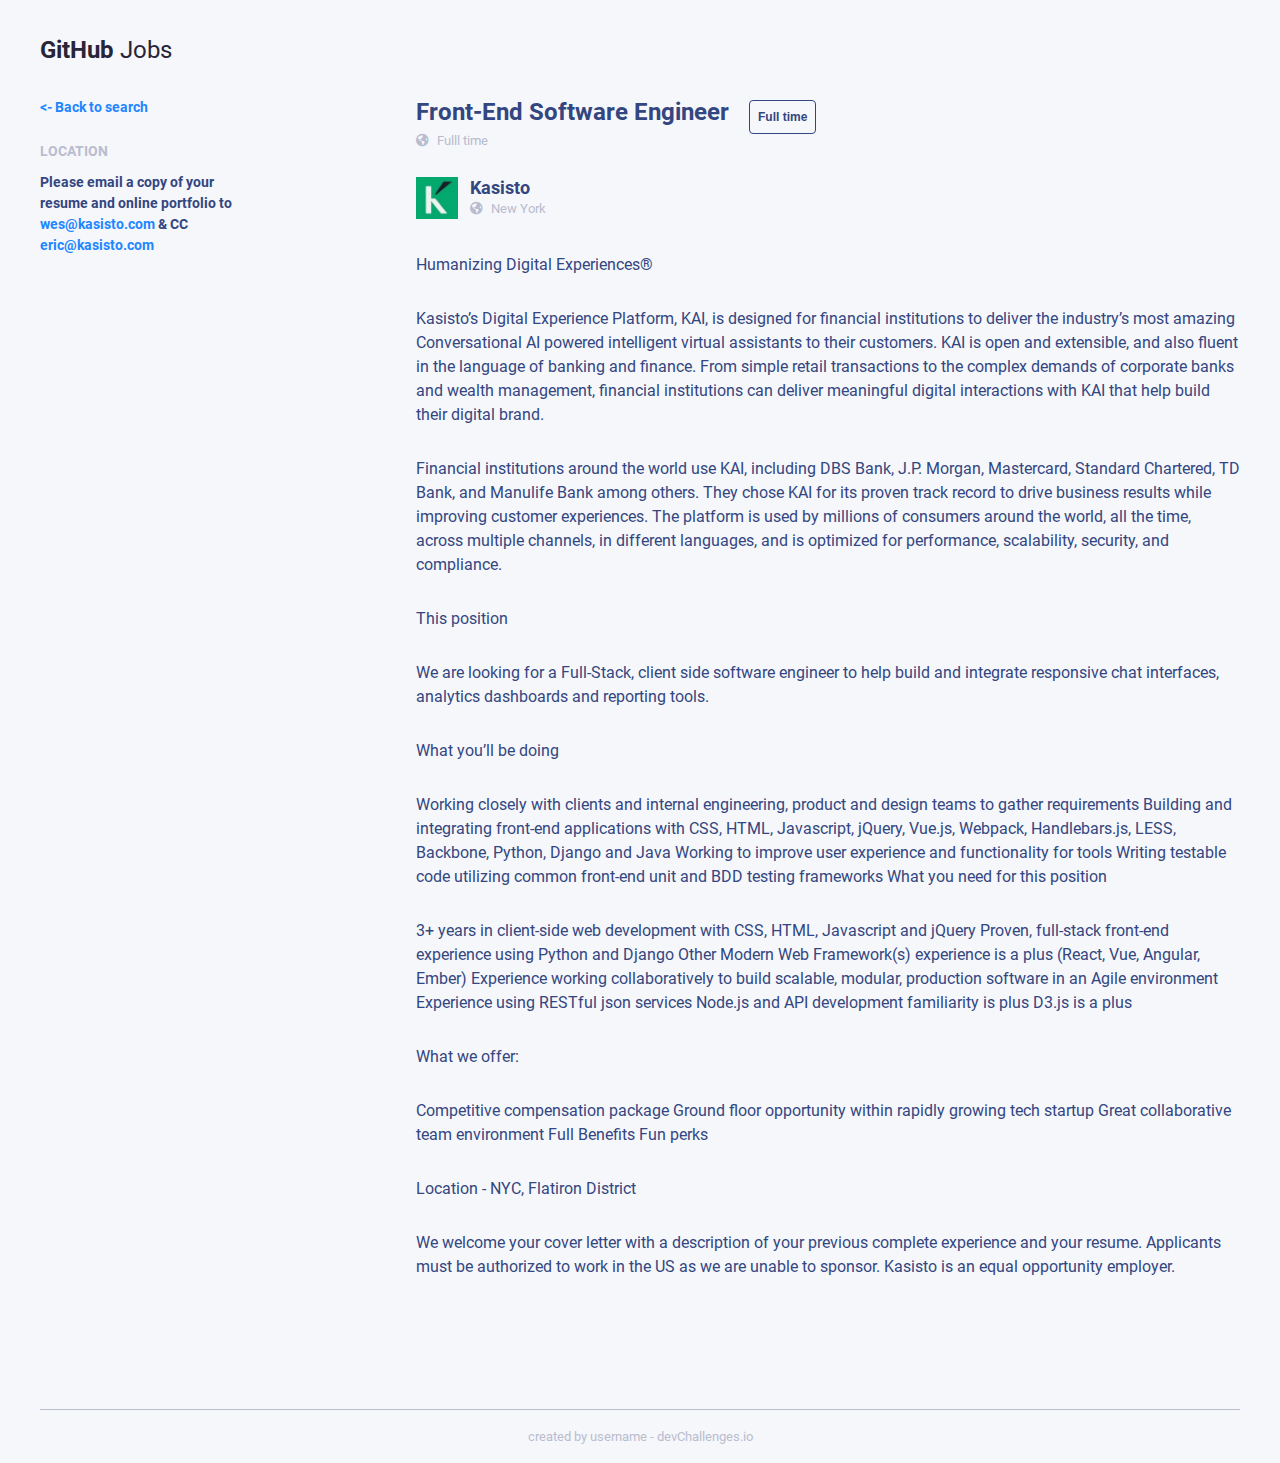
==== detail.html @ fa4fd4b2 "update files" ====
<!DOCTYPE html>
<html lang="en">
  <head>
    <meta charset="UTF-8" />
    <meta http-equiv="X-UA-Compatible" content="IE=edge" />
    <meta name="viewport" content="width=device-width, initial-scale=1.0" />
    <title>GitHub Jobs</title>
    <link rel="stylesheet" href="fonts/poppins/stylesheet.css" />
    <link rel="stylesheet" href="fonts/roboto/stylesheet.css" />
    <link rel="stylesheet" href="fonts/font-awesome/css/all.css" />
    <link rel="stylesheet" href="styles/main.css" />
  </head>
  <body class="page-detail">
    <div class="wrapper">
      <header class="header">
        <h1>
          <a href="index.html">GitHub <span>Jobs</span></a>
        </h1>
      </header>

      <main class="main">
        <div class="columns">
          <aside class="aside">
              <div class="aside-back">
                <a href="index.html"> <- Back to search</a>
              </div>
              <div>
                <h2>Location</h2>
              </div>
              <div class="aside-mail">
                <p>
                  Please email a copy of your <br/ >resume and online portfolio
                  to <br/ >
                  <a href="mailto:wes@kasisto.com">wes@kasisto.com</a> & CC <br/
                  > <a href="mailto:eric@kasisto.com">eric@kasisto.com</a>
                </p>
              </div>
          </aside>

          <section>
            <div class="detail">
              <div class="detail-title">
                <h1>Front-End Software Engineer</h1>
                <button>Full time</button>
              </div>
              <p class="detail-time"><i class="fas fa-globe-americas"></i>Fulll time</p>
              <div class="detail-brand">
                <figure>
                  <img src="images/img1.jpg" width="42px" alt="img1" />
                </figure>
                <div>
                  <h2>Kasisto</h2>
                  <h3 class="detail-time"><i class="fas fa-globe-americas"></i>New York</h3>
                </div>
              </div>
              <div class="detail-paragraph">
                <p>Humanizing Digital Experiences®</p>
                <p>
                  Kasisto’s Digital Experience Platform, KAI, is designed for
                  financial institutions to deliver the industry’s most amazing
                  Conversational AI powered intelligent virtual assistants to
                  their customers. KAI is open and extensible, and also fluent
                  in the language of banking and finance. From simple retail
                  transactions to the complex demands of corporate banks and
                  wealth management, financial institutions can deliver
                  meaningful digital interactions with KAI that help build their
                  digital brand.
                </p>
                <p>
                  Financial institutions around the world use KAI, including DBS
                  Bank, J.P. Morgan, Mastercard, Standard Chartered, TD Bank,
                  and Manulife Bank among others. They chose KAI for its proven
                  track record to drive business results while improving
                  customer experiences. The platform is used by millions of
                  consumers around the world, all the time, across multiple
                  channels, in different languages, and is optimized for
                  performance, scalability, security, and compliance.
                </p>
                <p>This position</p>
                <p>
                  We are looking for a Full-Stack, client side software engineer
                  to help build and integrate responsive chat interfaces,
                  analytics dashboards and reporting tools.
                </p>
                <p>What you’ll be doing</p>
                <p>
                  Working closely with clients and internal engineering, product
                  and design teams to gather requirements Building and
                  integrating front-end applications with CSS, HTML, Javascript,
                  jQuery, Vue.js, Webpack, Handlebars.js, LESS, Backbone,
                  Python, Django and Java Working to improve user experience and
                  functionality for tools Writing testable code utilizing common
                  front-end unit and BDD testing frameworks What you need for
                  this position
                </p>
                <p>
                  3+ years in client-side web development with CSS, HTML,
                  Javascript and jQuery Proven, full-stack front-end experience
                  using Python and Django Other Modern Web Framework(s)
                  experience is a plus (React, Vue, Angular, Ember) Experience
                  working collaboratively to build scalable, modular, production
                  software in an Agile environment Experience using RESTful json
                  services Node.js and API development familiarity is plus D3.js
                  is a plus
                </p>
                <p>What we offer:</p>
                <p>
                  Competitive compensation package Ground floor opportunity
                  within rapidly growing tech startup Great collaborative team
                  environment Full Benefits Fun perks
                </p>
                <p>Location - NYC, Flatiron District</p>
                <p>
                  We welcome your cover letter with a description of your
                  previous complete experience and your resume. Applicants must
                  be authorized to work in the US as we are unable to sponsor.
                  Kasisto is an equal opportunity employer.
                </p>
              </div>
            </div>
          </section>
        </div>
      </main>

      <footer class="footer">
        <p>created by username - devChallenges.io</p>
      </footer>
    </div>
  </body>
</html>
---- fonts/poppins/stylesheet.css ----
@font-face {
    font-family: 'Poppins';
    src: url('Poppins-Regular.woff2') format('woff2'),
        url('Poppins-Regular.woff') format('woff');
    font-weight: normal;
    font-style: normal;
    font-display: swap;
}

@font-face {
    font-family: 'Poppins';
    src: url('Poppins-SemiBold.woff2') format('woff2'),
        url('Poppins-SemiBold.woff') format('woff');
    font-weight: 600;
    font-style: normal;
    font-display: swap;
}

@font-face {
    font-family: 'Poppins';
    src: url('Poppins-Medium.woff2') format('woff2'),
        url('Poppins-Medium.woff') format('woff');
    font-weight: 500;
    font-style: normal;
    font-display: swap;
}

@font-face {
    font-family: 'Poppins';
    src: url('Poppins-Light.woff2') format('woff2'),
        url('Poppins-Light.woff') format('woff');
    font-weight: 300;
    font-style: normal;
    font-display: swap;
}
---- fonts/roboto/stylesheet.css ----
@font-face {
    font-family: 'Roboto';
    src: url('Roboto-Medium.woff2') format('woff2'),
        url('Roboto-Medium.woff') format('woff');
    font-weight: 500;
    font-style: normal;
    font-display: swap;
}

@font-face {
    font-family: 'Roboto';
    src: url('Roboto-Regular.woff2') format('woff2'),
        url('Roboto-Regular.woff') format('woff');
    font-weight: normal;
    font-style: normal;
    font-display: swap;
}

@font-face {
    font-family: 'Roboto';
    src: url('Roboto-Bold.woff2') format('woff2'),
        url('Roboto-Bold.woff') format('woff');
    font-weight: bold;
    font-style: normal;
    font-display: swap;
}
---- styles/main.css ----
html, body, div, span, applet, object, iframe,
h1, h2, h3, h4, h5, h6, p, blockquote, pre,
a, abbr, acronym, address, big, cite, code,
del, dfn, em, img, ins, kbd, q, s, samp,
small, strike, strong, sub, sup, tt, var,
b, u, i, center,
dl, dt, dd, ol, ul, li,
fieldset, form, label, legend,
table, caption, tbody, tfoot, thead, tr, th, td,
article, aside, canvas, details, embed,
figure, figcaption, footer, header, hgroup,
menu, nav, output, ruby, section, summary,
time, mark, audio, video {
  margin: 0;
  padding: 0;
  border: 0;
  font-size: 100%;
  font: inherit;
  vertical-align: baseline;
}

/* HTML5 display-role reset for older browsers */
article, aside, details, figcaption, figure,
footer, header, hgroup, menu, nav, section {
  display: block;
}

body {
  line-height: 1;
}

ol, ul {
  list-style: none;
}

blockquote, q {
  quotes: none;
}

blockquote:before, blockquote:after,
q:before, q:after {
  content: '';
  content: none;
}

table {
  border-collapse: collapse;
  border-spacing: 0;
}

* {
  -webkit-box-sizing: border-box;
          box-sizing: border-box;
}

html {
  font-size: 62.5%;
}

body {
  font-size: 1.3rem;
  font-family: "Roboto";
  color: #334680;
  background: #f6f7fb;
}

a {
  text-decoration: none;
  color: inherit;
}

input {
  margin: 0;
}

.wrapper {
  max-width: 1200px;
  margin: auto;
  display: -webkit-box;
  display: -ms-flexbox;
  display: flex;
  -webkit-box-orient: vertical;
  -webkit-box-direction: normal;
      -ms-flex-direction: column;
          flex-direction: column;
  min-height: 100vh;
  /*overflow: hidden;*/
}

.wrapper .main {
  -webkit-box-flex: 1;
      -ms-flex-positive: 1;
          flex-grow: 1;
}

.wrapper .columns {
  display: -webkit-box;
  display: -ms-flexbox;
  display: flex;
  height: 100%;
  padding: 42px 0 0;
}

.wrapper .columns > aside {
  width: 30%;
  padding-right: 16px;
}

.wrapper .columns > section {
  width: 70%;
  padding-left: 16px;
}

.wrapper .aside {
  font-size: 1.4rem;
}

.wrapper .aside-option {
  padding-left: 20px;
  margin-bottom: 20px;
  color: #334680;
  font-weight: bold;
}

.wrapper .aside-option label {
  cursor: pointer;
}

.wrapper .aside-option input {
  margin-right: 6px;
  position: relative;
  top: 1px;
}

.wrapper .aside h2 {
  font-weight: bold;
  color: #b9bdcf;
  text-transform: uppercase;
  margin-bottom: 14px;
}

.wrapper .aside .search {
  margin-bottom: 26px;
}

.wrapper .aside ul {
  margin-left: 20px;
}

.wrapper .aside li {
  margin-bottom: 12px;
}

.wrapper .aside li:last-child {
  margin: 0;
}

.wrapper .aside li input {
  margin-right: 6px;
  position: relative;
  top: 1px;
}

.wrapper .aside-back {
  color: #1e86ff;
  margin-bottom: 30px;
  font-weight: bold;
}

.wrapper .aside-mail {
  line-height: 21px;
  font-weight: bold;
}

.wrapper .aside-mail a {
  color: #1e86ff;
}

.wrapper .footer {
  text-align: center;
  padding: 20px;
  color: #b9bdcf;
  margin-top: 100px;
  border-top: 1px solid #b7bcce;
}

.header {
  padding: 38px 0;
  text-align: left;
  color: #282538;
}

.header h1 {
  font-size: 2.4rem;
  font-weight: bold;
}

.header span {
  font-weight: normal;
}

.banner {
  position: relative;
}

.banner-img {
  border-radius: 8px;
  -o-object-fit: cover;
     object-fit: cover;
  display: block;
  width: 100%;
}

.banner-position {
  position: absolute;
  top: 0;
  left: 0;
  right: 0;
  bottom: 0;
  display: -webkit-box;
  display: -ms-flexbox;
  display: flex;
  -webkit-box-align: center;
      -ms-flex-align: center;
          align-items: center;
  padding: 0 205px;
}

.banner-position .search {
  width: 100%;
}

.search {
  background-color: white;
  display: -webkit-box;
  display: -ms-flexbox;
  display: flex;
  -webkit-box-align: center;
      -ms-flex-align: center;
          align-items: center;
  border-radius: 4px;
  padding: 4px;
}

.search input {
  border: 0;
  padding: 20px 10px;
  -webkit-box-flex: 1;
      -ms-flex-positive: 1;
          flex-grow: 1;
}

.search input:focus {
  outline: 0;
}

.search input::-webkit-input-placeholder {
  color: #b9bdcf;
}

.search input:-ms-input-placeholder {
  color: #b9bdcf;
}

.search input::-ms-input-placeholder {
  color: #b9bdcf;
}

.search input::placeholder {
  color: #b9bdcf;
}

.search i {
  font-size: 1.5rem;
  padding: 15px;
  color: #b9bdcf;
}

.search button {
  background-color: #1e86ff;
  padding: 20px;
  border: 0;
  color: white;
  font-size: 1.6rem;
  border-radius: 4px;
  min-width: 146px;
}

.card {
  background-color: #fff;
  padding: 12px;
  border-radius: 4px;
  -webkit-box-shadow: 0px 2px 4px rgba(0, 0, 0, 0.05);
          box-shadow: 0px 2px 4px rgba(0, 0, 0, 0.05);
  display: -webkit-box;
  display: -ms-flexbox;
  display: flex;
  margin-bottom: 32px;
}

.card img {
  border-radius: 4px;
}

.card h3 {
  font-size: 1.2rem;
  font-weight: bold;
  color: #334680;
  margin-bottom: 8px;
}

.card h2 {
  font-size: 1.8rem;
  color: #334680;
  margin-bottom: 12px;
}

.card-info {
  width: 100%;
  padding-left: 16px;
  padding-top: 6px;
}

.card-info div,
.card-info ul {
  display: -webkit-box;
  display: -ms-flexbox;
  display: flex;
  -webkit-box-align: center;
      -ms-flex-align: center;
          align-items: center;
  -webkit-box-pack: justify;
      -ms-flex-pack: justify;
          justify-content: space-between;
}

.card-info li {
  margin-left: 20px;
  color: grey;
}

.card-info li i {
  margin-right: 5px;
  color: grey;
}

.card-info button {
  color: #334680;
  border: 1px solid #334680;
  background: none;
  font-weight: bold;
  font-size: 1.2rem;
  border-radius: 4px;
  padding: 5px 8px;
}

.pagination ul {
  display: -webkit-box;
  display: -ms-flexbox;
  display: flex;
  -webkit-box-align: center;
      -ms-flex-align: center;
          align-items: center;
  -webkit-box-pack: end;
      -ms-flex-pack: end;
          justify-content: flex-end;
}

.pagination a {
  width: 36px;
  height: 36px;
  display: block;
  text-align: center;
  line-height: 36px;
  border: 1px solid #b7bcce;
  border-radius: 4px;
  margin-left: 12px;
}

.pagination a.more {
  border: none;
}

.pagination a:hover {
  border-color: #1e86ff;
  color: #1e86ff;
}

.pagination a.is-active {
  border-color: #1e86ff;
  background: #1e86ff;
  color: #fff;
}

.detail h1 {
  font-size: 2.4rem;
  font-weight: bold;
  margin-bottom: 10px;
}

.detail-title {
  display: -webkit-box;
  display: -ms-flexbox;
  display: flex;
}

.detail-title button {
  margin-left: 20px;
  color: #334680;
  border: 1px solid #334680;
  background: none;
  font-weight: bold;
  font-size: 1.2rem;
  border-radius: 4px;
  padding: 5px 8px;
}

.detail-time {
  display: -webkit-box;
  display: -ms-flexbox;
  display: flex;
  -webkit-box-align: center;
      -ms-flex-align: center;
          align-items: center;
  color: #b7bcce;
  margin-bottom: 30px;
}

.detail-time i {
  margin-right: 8px;
}

.detail-brand {
  display: -webkit-box;
  display: -ms-flexbox;
  display: flex;
  margin-bottom: 32px;
}

.detail-brand > div {
  padding: 0 0 0 12px;
}

.detail-brand .detail-time {
  margin: 0;
}

.detail-brand h2 {
  font-size: 1.8rem;
  font-weight: bold;
  margin-top: 2px;
  margin-bottom: 5px;
}

.detail-paragraph {
  font-size: 1.6rem;
}

.detail-paragraph p {
  margin: 30px 0;
  line-height: 1.5;
}

.page-detail .columns {
  padding-top: 0;
}
/*# sourceMappingURL=main.css.map */
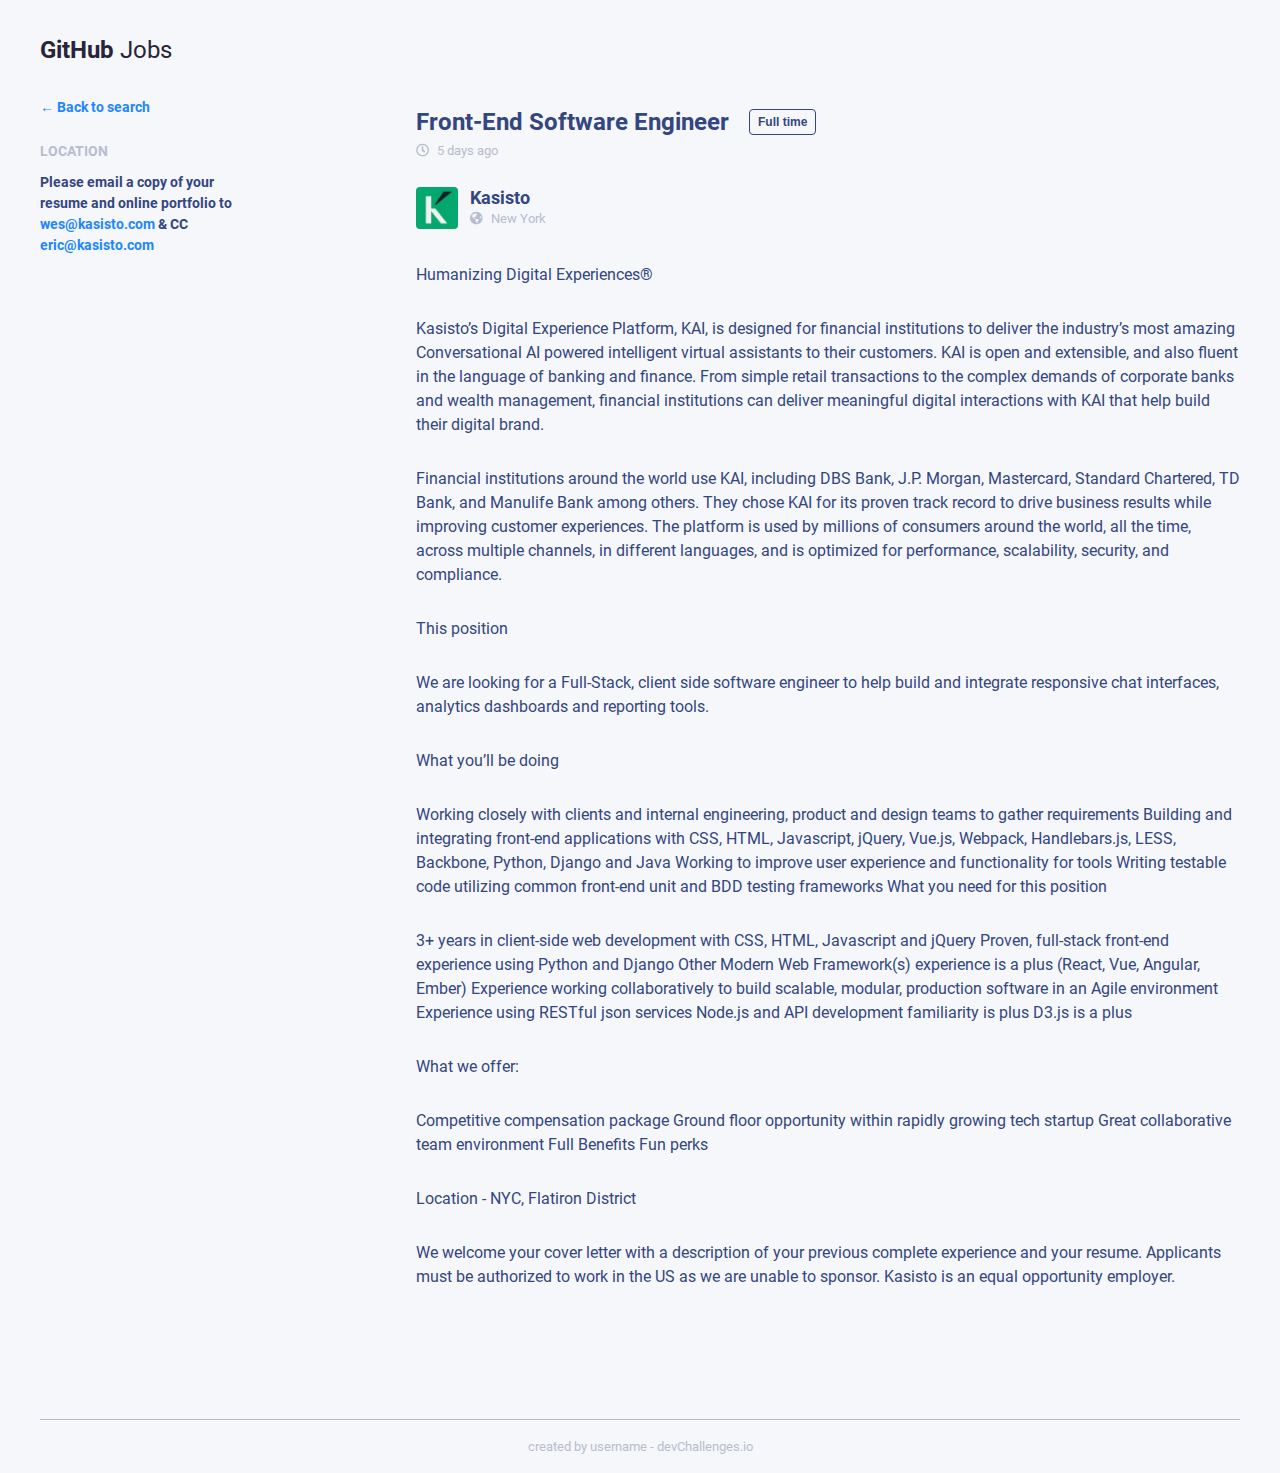
==== commit ba243cf5: "add responsive" ====
--- a/detail.html
+++ b/detail.html
@@ -22,7 +22,7 @@
         <div class="columns">
           <aside class="aside">
               <div class="aside-back">
-                <a href="index.html"> <- Back to search</a>
+                <a href="index.html"> ← Back to search</a>
               </div>
               <div>
                 <h2>Location</h2>
@@ -43,7 +43,7 @@
                 <h1>Front-End Software Engineer</h1>
                 <button>Full time</button>
               </div>
-              <p class="detail-time"><i class="fas fa-globe-americas"></i>Fulll time</p>
+              <p class="detail-time"><i class="far fa-clock"></i>5 days ago</p>
               <div class="detail-brand">
                 <figure>
                   <img src="images/img1.jpg" width="42px" alt="img1" />
--- a/styles/main.css
+++ b/styles/main.css
@@ -184,6 +184,30 @@
   border-top: 1px solid #b7bcce;
 }
 
+@media (max-width: 1210px) {
+  .wrapper {
+    padding: 0 20px;
+  }
+}
+
+@media (max-width: 840px) {
+  .wrapper .columns {
+    -webkit-box-orient: vertical;
+    -webkit-box-direction: normal;
+        -ms-flex-direction: column;
+            flex-direction: column;
+  }
+  .wrapper .columns > aside {
+    width: 100%;
+    padding-right: 0px;
+    margin-bottom: 30px;
+  }
+  .wrapper .columns > section {
+    width: 100%;
+    padding-left: 0px;
+  }
+}
+
 .header {
   padding: 38px 0;
   text-align: left;
@@ -209,6 +233,7 @@
      object-fit: cover;
   display: block;
   width: 100%;
+  height: 138px;
 }
 
 .banner-position {
@@ -230,6 +255,12 @@
   width: 100%;
 }
 
+@media (max-width: 920px) {
+  .banner-position {
+    padding: 0 20px;
+  }
+}
+
 .search {
   background-color: white;
   display: -webkit-box;
@@ -248,6 +279,7 @@
   -webkit-box-flex: 1;
       -ms-flex-positive: 1;
           flex-grow: 1;
+  text-overflow: ellipsis;
 }
 
 .search input:focus {
@@ -286,6 +318,21 @@
   min-width: 146px;
 }
 
+@media (max-width: 840px) {
+  .search button {
+    min-width: auto;
+  }
+}
+
+@media (max-width: 460px) {
+  .search i {
+    padding: 0 5px;
+  }
+  .search input {
+    width: 100px;
+  }
+}
+
 .card {
   background-color: #fff;
   padding: 12px;
@@ -352,6 +399,33 @@
   font-size: 1.2rem;
   border-radius: 4px;
   padding: 5px 8px;
+}
+
+.card-info button:hover {
+  color: white;
+  background: #334680;
+  cursor: pointer;
+}
+
+@media (max-width: 460px) {
+  .card h2 {
+    font-size: 1.6rem;
+  }
+  .card-info div {
+    -webkit-box-orient: vertical;
+    -webkit-box-direction: normal;
+        -ms-flex-direction: column;
+            flex-direction: column;
+    -webkit-box-align: start;
+        -ms-flex-align: start;
+            align-items: flex-start;
+  }
+  .card-info button {
+    margin-bottom: 10px;
+  }
+  .card-info li:first-child {
+    margin-left: 0;
+  }
 }
 
 .pagination ul {
@@ -395,13 +469,16 @@
 .detail h1 {
   font-size: 2.4rem;
   font-weight: bold;
-  margin-bottom: 10px;
+  padding: 10px 0;
 }
 
 .detail-title {
   display: -webkit-box;
   display: -ms-flexbox;
   display: flex;
+  -webkit-box-align: center;
+      -ms-flex-align: center;
+          align-items: center;
 }
 
 .detail-title button {
@@ -415,6 +492,12 @@
   padding: 5px 8px;
 }
 
+.detail-title button:hover {
+  color: white;
+  background: #334680;
+  cursor: pointer;
+}
+
 .detail-time {
   display: -webkit-box;
   display: -ms-flexbox;
@@ -441,6 +524,10 @@
   padding: 0 0 0 12px;
 }
 
+.detail-brand img {
+  border-radius: 4px;
+}
+
 .detail-brand .detail-time {
   margin: 0;
 }
@@ -461,6 +548,21 @@
   line-height: 1.5;
 }
 
+@media (max-width: 460px) {
+  .detail-title {
+    -webkit-box-orient: vertical;
+    -webkit-box-direction: normal;
+        -ms-flex-direction: column;
+            flex-direction: column;
+    -webkit-box-align: start;
+        -ms-flex-align: start;
+            align-items: flex-start;
+  }
+  .detail-title button {
+    margin: 0 0 10px;
+  }
+}
+
 .page-detail .columns {
   padding-top: 0;
 }
